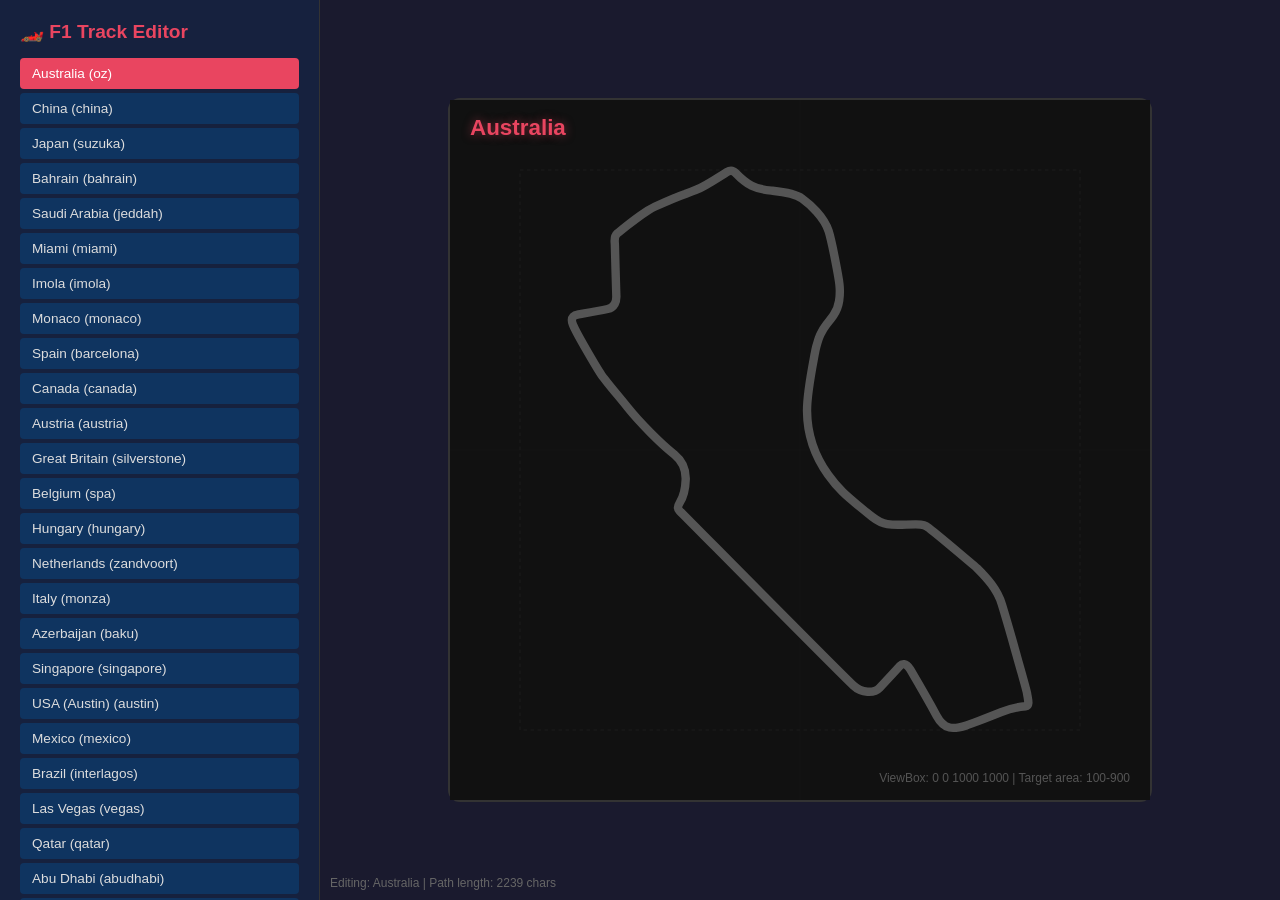
==== track-editor.html @ bfb2f0cc "Accurate F1 track maps from open-source SVG database + Track Editor tool" ====
<!DOCTYPE html>
<html lang="en">
<head>
    <meta charset="UTF-8">
    <meta name="viewport" content="width=device-width, initial-scale=1.0">
    <title>F1 Track Editor</title>
    <style>
        * { margin: 0; padding: 0; box-sizing: border-box; }
        body {
            font-family: 'Segoe UI', sans-serif;
            background: #1a1a2e;
            color: #eee;
            display: flex;
            height: 100vh;
        }
        .sidebar {
            width: 320px;
            background: #16213e;
            padding: 20px;
            overflow-y: auto;
            border-right: 1px solid #333;
        }
        .sidebar h1 {
            font-size: 1.2rem;
            margin-bottom: 15px;
            color: #e94560;
        }
        .track-list {
            display: flex;
            flex-direction: column;
            gap: 4px;
            margin-bottom: 20px;
        }
        .track-btn {
            background: #0f3460;
            border: none;
            color: #ddd;
            padding: 8px 12px;
            text-align: left;
            cursor: pointer;
            border-radius: 4px;
            font-size: 0.85rem;
        }
        .track-btn:hover { background: #1a508b; }
        .track-btn.active { background: #e94560; color: #fff; }

        .controls {
            display: flex;
            flex-direction: column;
            gap: 12px;
            margin-top: 15px;
        }
        .control-group label {
            display: block;
            font-size: 0.75rem;
            color: #999;
            margin-bottom: 4px;
            text-transform: uppercase;
        }
        .control-group input[type="range"] {
            width: 100%;
        }
        .control-group .value {
            font-size: 0.8rem;
            color: #e94560;
            float: right;
        }
        .checkbox-row {
            display: flex;
            gap: 15px;
            align-items: center;
        }
        .checkbox-row label {
            font-size: 0.85rem;
            cursor: pointer;
        }
        .checkbox-row input { cursor: pointer; }

        .actions {
            margin-top: 20px;
            display: flex;
            flex-direction: column;
            gap: 8px;
        }
        .action-btn {
            background: #e94560;
            border: none;
            color: #fff;
            padding: 10px;
            border-radius: 6px;
            cursor: pointer;
            font-weight: bold;
            font-size: 0.9rem;
        }
        .action-btn:hover { background: #c73650; }
        .action-btn.secondary {
            background: #0f3460;
        }
        .action-btn.secondary:hover { background: #1a508b; }

        .main-area {
            flex: 1;
            display: flex;
            flex-direction: column;
            align-items: center;
            justify-content: center;
            padding: 20px;
            position: relative;
        }
        .preview-container {
            background: #111;
            border: 2px solid #333;
            border-radius: 12px;
            position: relative;
        }
        .preview-container svg {
            display: block;
        }
        .track-name-overlay {
            position: absolute;
            top: 15px;
            left: 20px;
            font-size: 1.4rem;
            font-weight: bold;
            color: #e94560;
            text-shadow: 0 0 10px rgba(233,69,96,0.5);
        }
        .grid-info {
            position: absolute;
            bottom: 15px;
            right: 20px;
            font-size: 0.75rem;
            color: #555;
        }
        
        /* Export modal */
        .modal-overlay {
            display: none;
            position: fixed;
            top: 0; left: 0; right: 0; bottom: 0;
            background: rgba(0,0,0,0.8);
            z-index: 100;
            align-items: center;
            justify-content: center;
        }
        .modal-overlay.active { display: flex; }
        .modal {
            background: #16213e;
            border: 1px solid #e94560;
            border-radius: 12px;
            padding: 25px;
            max-width: 800px;
            width: 90%;
            max-height: 80vh;
        }
        .modal h2 { color: #e94560; margin-bottom: 15px; }
        .modal textarea {
            width: 100%;
            height: 300px;
            background: #0a0a1a;
            color: #0f0;
            border: 1px solid #333;
            padding: 10px;
            font-family: monospace;
            font-size: 0.8rem;
            border-radius: 6px;
            resize: vertical;
        }
        .modal .btn-row {
            margin-top: 15px;
            display: flex;
            gap: 10px;
        }

        .status-bar {
            position: absolute;
            bottom: 10px;
            left: 10px;
            font-size: 0.75rem;
            color: #666;
        }
    </style>
</head>
<body>

<div class="sidebar">
    <h1>🏎️ F1 Track Editor</h1>
    <div class="track-list" id="track-list"></div>

    <div class="controls">
        <div class="control-group">
            <label>Scale <span class="value" id="scale-val">1.00</span></label>
            <input type="range" id="scale" min="0.3" max="3" step="0.05" value="1">
        </div>
        <div class="control-group">
            <label>X Offset <span class="value" id="x-val">0</span></label>
            <input type="range" id="offsetX" min="-400" max="400" step="5" value="0">
        </div>
        <div class="control-group">
            <label>Y Offset <span class="value" id="y-val">0</span></label>
            <input type="range" id="offsetY" min="-400" max="400" step="5" value="0">
        </div>
        <div class="control-group">
            <label>Rotation <span class="value" id="rot-val">0°</span></label>
            <input type="range" id="rotation" min="0" max="360" step="5" value="0">
        </div>
        <div class="control-group">
            <label>Stroke Width <span class="value" id="stroke-val">12</span></label>
            <input type="range" id="strokeWidth" min="4" max="30" step="1" value="12">
        </div>
        <div class="checkbox-row" style="margin-top:10px;">
            <label><input type="checkbox" id="flipX"> Flip Horizontal</label>
            <label><input type="checkbox" id="flipY"> Flip Vertical</label>
        </div>
    </div>

    <div class="actions">
        <button class="action-btn" id="btn-apply">✅ Save This Track</button>
        <button class="action-btn secondary" id="btn-reset">🔄 Reset Transform</button>
        <button class="action-btn secondary" id="btn-export-all">📋 Export All to JS</button>
        <button class="action-btn secondary" id="btn-auto-fit">🎯 Auto-Fit All Tracks</button>
    </div>
</div>

<div class="main-area">
    <div class="preview-container">
        <svg id="preview-svg" width="700" height="700" viewBox="0 0 1000 1000">
            <!-- Grid -->
            <rect x="0" y="0" width="1000" height="1000" fill="#111" />
            <rect x="100" y="100" width="800" height="800" fill="none" stroke="#222" stroke-width="1" stroke-dasharray="5,5" />
            <line x1="500" y1="0" x2="500" y2="1000" stroke="#1a1a1a" stroke-width="0.5" />
            <line x1="0" y1="500" x2="1000" y2="500" stroke="#1a1a1a" stroke-width="0.5" />
            <!-- Track -->
            <g id="track-transform-group">
                <path id="preview-path" stroke="#555" stroke-width="12" fill="none" stroke-linejoin="round" stroke-linecap="round" />
            </g>
            <!-- Start/finish marker -->
            <circle id="start-marker" r="8" fill="#e94560" cx="0" cy="0" style="display:none" />
        </svg>
        <div class="track-name-overlay" id="track-label">Select a track</div>
        <div class="grid-info">ViewBox: 0 0 1000 1000 | Target area: 100-900</div>
    </div>
    <div class="status-bar" id="status">Ready. Select a track from the sidebar.</div>
</div>

<!-- Export Modal -->
<div class="modal-overlay" id="export-modal">
    <div class="modal">
        <h2>Export Track Paths</h2>
        <p style="font-size:0.85rem; color:#aaa; margin-bottom:10px;">
            Copy this and paste it into your <code>circuits.js</code> file, replacing the existing path values.
        </p>
        <textarea id="export-text" readonly></textarea>
        <div class="btn-row">
            <button class="action-btn" onclick="copyExport()">📋 Copy to Clipboard</button>
            <button class="action-btn secondary" onclick="document.getElementById('export-modal').classList.remove('active')">Close</button>
        </div>
    </div>
</div>

<script type="module">
    // Import circuits data
    import { CIRCUITS } from './src/data/circuits.js';

    const state = {
        tracks: {},        // id -> { originalPath, transform: {scale, offsetX, offsetY, rotation, flipX, flipY, strokeWidth} }
        currentId: null,
    };

    // Initialize from current circuits.js
    CIRCUITS.forEach(c => {
        state.tracks[c.id] = {
            name: c.name,
            originalPath: c.path,
            transform: { scale: 1, offsetX: 0, offsetY: 0, rotation: 0, flipX: false, flipY: false, strokeWidth: 12 }
        };
    });

    // Build sidebar
    const listEl = document.getElementById('track-list');
    CIRCUITS.forEach(c => {
        const btn = document.createElement('button');
        btn.className = 'track-btn';
        btn.textContent = `${c.name} (${c.id})`;
        btn.dataset.id = c.id;
        btn.addEventListener('click', () => selectTrack(c.id));
        listEl.appendChild(btn);
    });

    // Controls
    const scaleSlider = document.getElementById('scale');
    const offsetXSlider = document.getElementById('offsetX');
    const offsetYSlider = document.getElementById('offsetY');
    const rotationSlider = document.getElementById('rotation');
    const strokeSlider = document.getElementById('strokeWidth');
    const flipXCheck = document.getElementById('flipX');
    const flipYCheck = document.getElementById('flipY');

    function selectTrack(id) {
        state.currentId = id;
        const t = state.tracks[id];

        // Highlight button
        document.querySelectorAll('.track-btn').forEach(b => b.classList.toggle('active', b.dataset.id === id));

        // Load transform into controls
        scaleSlider.value = t.transform.scale;
        offsetXSlider.value = t.transform.offsetX;
        offsetYSlider.value = t.transform.offsetY;
        rotationSlider.value = t.transform.rotation;
        strokeSlider.value = t.transform.strokeWidth;
        flipXCheck.checked = t.transform.flipX;
        flipYCheck.checked = t.transform.flipY;

        document.getElementById('track-label').textContent = t.name;
        renderPreview();
    }

    function renderPreview() {
        if (!state.currentId) return;
        const t = state.tracks[state.currentId];
        const tf = t.transform;

        // Update value displays
        document.getElementById('scale-val').textContent = tf.scale.toFixed(2);
        document.getElementById('x-val').textContent = tf.offsetX;
        document.getElementById('y-val').textContent = tf.offsetY;
        document.getElementById('rot-val').textContent = tf.rotation + '°';
        document.getElementById('stroke-val').textContent = tf.strokeWidth;

        // Apply transform to group
        const group = document.getElementById('track-transform-group');
        const transforms = [];
        // Translate to center, apply transforms, translate back
        transforms.push(`translate(${500 + tf.offsetX}, ${500 + tf.offsetY})`);
        transforms.push(`rotate(${tf.rotation})`);
        transforms.push(`scale(${tf.flipX ? -tf.scale : tf.scale}, ${tf.flipY ? -tf.scale : tf.scale})`);
        transforms.push(`translate(-500, -500)`);
        group.setAttribute('transform', transforms.join(' '));

        // Set path
        const pathEl = document.getElementById('preview-path');
        pathEl.setAttribute('d', t.originalPath);
        pathEl.setAttribute('stroke-width', tf.strokeWidth);

        document.getElementById('status').textContent = `Editing: ${t.name} | Path length: ${t.originalPath.length} chars`;
    }

    // Wire up controls
    [scaleSlider, offsetXSlider, offsetYSlider, rotationSlider, strokeSlider].forEach(el => {
        el.addEventListener('input', () => {
            if (!state.currentId) return;
            const tf = state.tracks[state.currentId].transform;
            tf.scale = parseFloat(scaleSlider.value);
            tf.offsetX = parseInt(offsetXSlider.value);
            tf.offsetY = parseInt(offsetYSlider.value);
            tf.rotation = parseInt(rotationSlider.value);
            tf.strokeWidth = parseInt(strokeSlider.value);
            renderPreview();
        });
    });
    [flipXCheck, flipYCheck].forEach(el => {
        el.addEventListener('change', () => {
            if (!state.currentId) return;
            const tf = state.tracks[state.currentId].transform;
            tf.flipX = flipXCheck.checked;
            tf.flipY = flipYCheck.checked;
            renderPreview();
        });
    });

    // Reset
    document.getElementById('btn-reset').addEventListener('click', () => {
        if (!state.currentId) return;
        state.tracks[state.currentId].transform = { scale: 1, offsetX: 0, offsetY: 0, rotation: 0, flipX: false, flipY: false, strokeWidth: 12 };
        selectTrack(state.currentId);
    });

    // Save (mark as done)
    document.getElementById('btn-apply').addEventListener('click', () => {
        if (!state.currentId) return;
        const btn = document.querySelector(`.track-btn[data-id="${state.currentId}"]`);
        btn.textContent = `✅ ${state.tracks[state.currentId].name} (${state.currentId})`;
        document.getElementById('status').textContent = `Saved transform for ${state.tracks[state.currentId].name}`;
    });

    // Auto-fit: compute bounding box of each path and center it
    document.getElementById('btn-auto-fit').addEventListener('click', () => {
        const svg = document.getElementById('preview-svg');
        const pathEl = document.getElementById('preview-path');
        const group = document.getElementById('track-transform-group');
        
        let count = 0;
        for (const [id, track] of Object.entries(state.tracks)) {
            // Reset transform
            group.setAttribute('transform', '');
            pathEl.setAttribute('d', track.originalPath);
            
            // Force re-render to get bbox
            try {
                const bbox = pathEl.getBBox();
                if (bbox.width === 0 || bbox.height === 0) continue;
                
                // Calculate scale to fit in 100-900 (800px target)
                const targetSize = 700;
                const scale = targetSize / Math.max(bbox.width, bbox.height);
                
                // Calculate offset to center
                const cx = bbox.x + bbox.width / 2;
                const cy = bbox.y + bbox.height / 2;
                const offsetX = (500 - cx) * scale + (500 - 500 * scale);
                const offsetY = (500 - cy) * scale + (500 - 500 * scale);
                
                // Round for cleanliness
                track.transform.scale = Math.round(scale * 100) / 100;
                track.transform.offsetX = Math.round(offsetX);
                track.transform.offsetY = Math.round(offsetY);
                track.transform.rotation = 0;
                track.transform.flipX = false;
                track.transform.flipY = false;
                count++;
            } catch (e) {
                console.warn(`Failed to auto-fit ${id}:`, e);
            }
        }
        
        document.getElementById('status').textContent = `Auto-fitted ${count} tracks. Click each to review.`;
        if (state.currentId) selectTrack(state.currentId);
    });

    // Export All
    document.getElementById('btn-export-all').addEventListener('click', () => {
        // For export, we need to bake the transform INTO the path
        // The simplest approach: output the transform as CSS/SVG metadata
        // Or: output the raw path + a note about the transform
        let output = '// Paste these path values into circuits.js\n';
        output += '// Each entry: id -> path string\n\n';
        
        for (const [id, track] of Object.entries(state.tracks)) {
            const tf = track.transform;
            // If no transform applied, just use original
            output += `// ${track.name} (${id})\n`;
            output += `// Transform: scale=${tf.scale}, offset=(${tf.offsetX},${tf.offsetY}), rot=${tf.rotation}, flipX=${tf.flipX}, flipY=${tf.flipY}\n`;
            output += `"${id}": "${track.originalPath}",\n\n`;
        }
        
        document.getElementById('export-text').value = output;
        document.getElementById('export-modal').classList.add('active');
    });

    // Make copyExport available globally
    window.copyExport = function() {
        const textarea = document.getElementById('export-text');
        textarea.select();
        document.execCommand('copy');
        alert('Copied to clipboard!');
    };

    // Select first track on load
    if (CIRCUITS.length > 0) {
        selectTrack(CIRCUITS[0].id);
    }
</script>

</body>
</html>
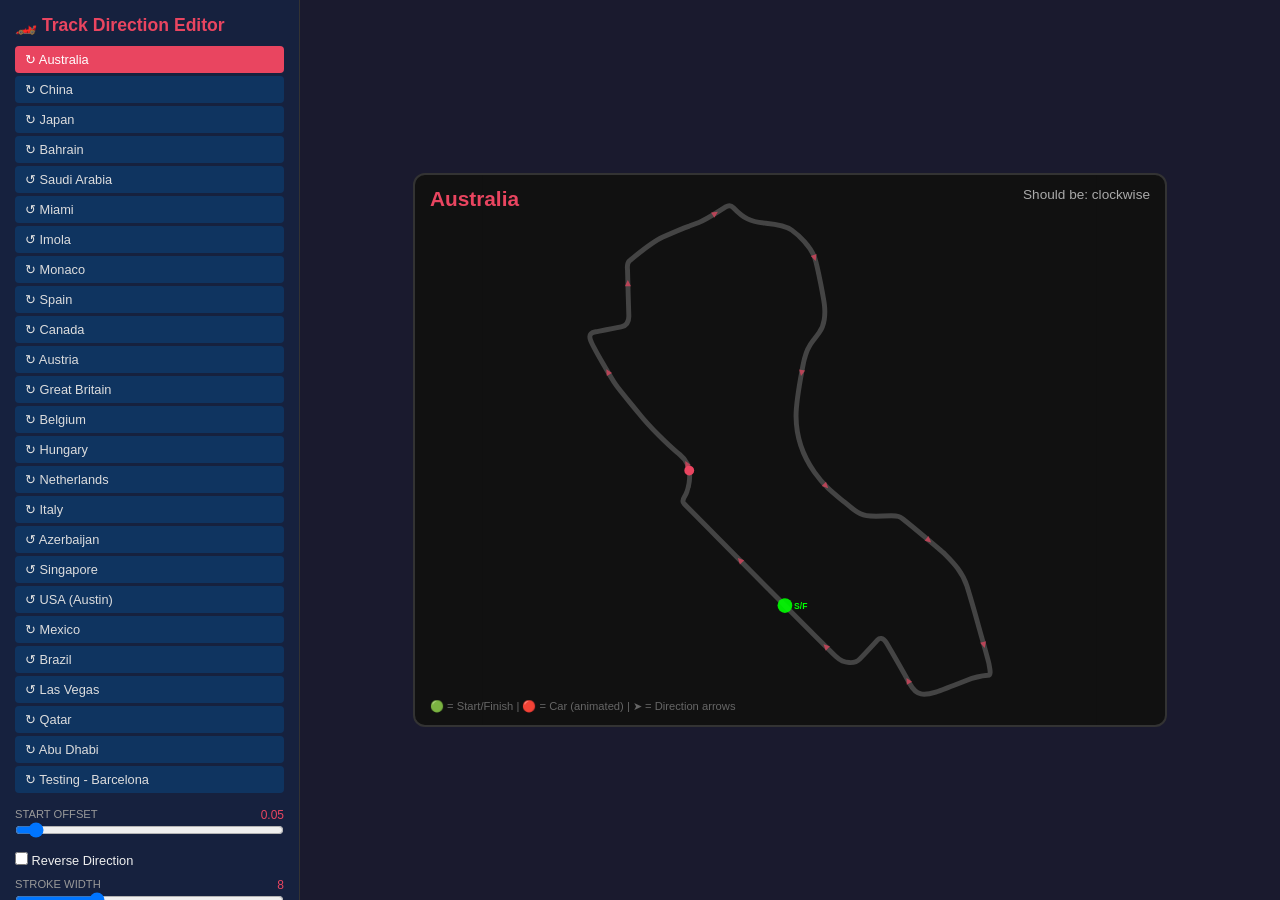
==== commit 310cd4d5: "Add start/finish positions and racing directions for all 24 circuits" ====
--- a/track-editor.html
+++ b/track-editor.html
@@ -3,7 +3,7 @@
 <head>
     <meta charset="UTF-8">
     <meta name="viewport" content="width=device-width, initial-scale=1.0">
-    <title>F1 Track Editor</title>
+    <title>F1 Track Editor v2</title>
     <style>
         * { margin: 0; padding: 0; box-sizing: border-box; }
         body {
@@ -14,265 +14,192 @@
             height: 100vh;
         }
         .sidebar {
-            width: 320px;
+            width: 300px;
             background: #16213e;
-            padding: 20px;
+            padding: 15px;
             overflow-y: auto;
             border-right: 1px solid #333;
         }
-        .sidebar h1 {
-            font-size: 1.2rem;
-            margin-bottom: 15px;
-            color: #e94560;
-        }
-        .track-list {
-            display: flex;
-            flex-direction: column;
-            gap: 4px;
-            margin-bottom: 20px;
-        }
+        .sidebar h1 { font-size: 1.1rem; margin-bottom: 10px; color: #e94560; }
+        .track-list { display: flex; flex-direction: column; gap: 3px; margin-bottom: 15px; }
         .track-btn {
-            background: #0f3460;
-            border: none;
-            color: #ddd;
-            padding: 8px 12px;
-            text-align: left;
-            cursor: pointer;
-            border-radius: 4px;
-            font-size: 0.85rem;
+            background: #0f3460; border: none; color: #ddd; padding: 6px 10px;
+            text-align: left; cursor: pointer; border-radius: 4px; font-size: 0.8rem;
         }
         .track-btn:hover { background: #1a508b; }
         .track-btn.active { background: #e94560; color: #fff; }
-
-        .controls {
-            display: flex;
-            flex-direction: column;
-            gap: 12px;
-            margin-top: 15px;
-        }
-        .control-group label {
-            display: block;
-            font-size: 0.75rem;
-            color: #999;
-            margin-bottom: 4px;
-            text-transform: uppercase;
-        }
-        .control-group input[type="range"] {
-            width: 100%;
-        }
-        .control-group .value {
-            font-size: 0.8rem;
-            color: #e94560;
-            float: right;
-        }
-        .checkbox-row {
-            display: flex;
-            gap: 15px;
-            align-items: center;
-        }
-        .checkbox-row label {
-            font-size: 0.85rem;
-            cursor: pointer;
-        }
-        .checkbox-row input { cursor: pointer; }
-
-        .actions {
-            margin-top: 20px;
-            display: flex;
-            flex-direction: column;
-            gap: 8px;
-        }
+        .track-btn.done { border-left: 3px solid #0f0; }
+
+        .controls { display: flex; flex-direction: column; gap: 10px; }
+        .control-group label { display: block; font-size: 0.7rem; color: #999; margin-bottom: 2px; text-transform: uppercase; }
+        .control-group .value { font-size: 0.75rem; color: #e94560; float: right; }
+        .control-group input[type="range"] { width: 100%; }
+        .checkbox-row { display: flex; gap: 12px; align-items: center; }
+        .checkbox-row label { font-size: 0.8rem; cursor: pointer; }
+
+        .actions { margin-top: 15px; display: flex; flex-direction: column; gap: 6px; }
         .action-btn {
-            background: #e94560;
-            border: none;
-            color: #fff;
-            padding: 10px;
-            border-radius: 6px;
-            cursor: pointer;
-            font-weight: bold;
-            font-size: 0.9rem;
+            background: #e94560; border: none; color: #fff; padding: 8px;
+            border-radius: 6px; cursor: pointer; font-weight: bold; font-size: 0.85rem;
         }
         .action-btn:hover { background: #c73650; }
-        .action-btn.secondary {
-            background: #0f3460;
-        }
+        .action-btn.secondary { background: #0f3460; }
         .action-btn.secondary:hover { background: #1a508b; }
 
+        .info-box {
+            margin-top: 10px; padding: 8px; background: #0a0a1a; 
+            border: 1px solid #333; border-radius: 6px; font-size: 0.75rem;
+            color: #aaa; line-height: 1.5;
+        }
+        .info-box .correct { color: #0f0; }
+        .info-box .wrong { color: #e94560; }
+
         .main-area {
-            flex: 1;
-            display: flex;
-            flex-direction: column;
-            align-items: center;
-            justify-content: center;
-            padding: 20px;
-            position: relative;
-        }
-        .preview-container {
-            background: #111;
-            border: 2px solid #333;
-            border-radius: 12px;
-            position: relative;
-        }
-        .preview-container svg {
-            display: block;
-        }
+            flex: 1; display: flex; flex-direction: column;
+            align-items: center; justify-content: center; padding: 20px; position: relative;
+        }
+        .preview-container { background: #111; border: 2px solid #333; border-radius: 12px; position: relative; }
+        .preview-container svg { display: block; }
         .track-name-overlay {
-            position: absolute;
-            top: 15px;
-            left: 20px;
-            font-size: 1.4rem;
-            font-weight: bold;
-            color: #e94560;
-            text-shadow: 0 0 10px rgba(233,69,96,0.5);
-        }
-        .grid-info {
-            position: absolute;
-            bottom: 15px;
-            right: 20px;
-            font-size: 0.75rem;
-            color: #555;
-        }
-        
-        /* Export modal */
+            position: absolute; top: 12px; left: 15px;
+            font-size: 1.3rem; font-weight: bold; color: #e94560;
+        }
+        .direction-info {
+            position: absolute; top: 12px; right: 15px;
+            font-size: 0.85rem; color: #aaa;
+        }
+        .legend {
+            position: absolute; bottom: 12px; left: 15px; font-size: 0.7rem; color: #666;
+        }
+
         .modal-overlay {
-            display: none;
-            position: fixed;
-            top: 0; left: 0; right: 0; bottom: 0;
-            background: rgba(0,0,0,0.8);
-            z-index: 100;
-            align-items: center;
-            justify-content: center;
+            display: none; position: fixed; top: 0; left: 0; right: 0; bottom: 0;
+            background: rgba(0,0,0,0.8); z-index: 100; align-items: center; justify-content: center;
         }
         .modal-overlay.active { display: flex; }
         .modal {
-            background: #16213e;
-            border: 1px solid #e94560;
-            border-radius: 12px;
-            padding: 25px;
-            max-width: 800px;
-            width: 90%;
-            max-height: 80vh;
-        }
-        .modal h2 { color: #e94560; margin-bottom: 15px; }
+            background: #16213e; border: 1px solid #e94560; border-radius: 12px;
+            padding: 20px; max-width: 900px; width: 90%; max-height: 80vh; overflow-y: auto;
+        }
+        .modal h2 { color: #e94560; margin-bottom: 10px; }
         .modal textarea {
-            width: 100%;
-            height: 300px;
-            background: #0a0a1a;
-            color: #0f0;
-            border: 1px solid #333;
-            padding: 10px;
-            font-family: monospace;
-            font-size: 0.8rem;
-            border-radius: 6px;
-            resize: vertical;
-        }
-        .modal .btn-row {
-            margin-top: 15px;
-            display: flex;
-            gap: 10px;
-        }
-
-        .status-bar {
-            position: absolute;
-            bottom: 10px;
-            left: 10px;
-            font-size: 0.75rem;
-            color: #666;
-        }
+            width: 100%; height: 400px; background: #0a0a1a; color: #0f0;
+            border: 1px solid #333; padding: 8px; font-family: monospace; font-size: 0.75rem;
+            border-radius: 6px; resize: vertical;
+        }
+        .modal .btn-row { margin-top: 10px; display: flex; gap: 8px; }
     </style>
 </head>
 <body>
 
 <div class="sidebar">
-    <h1>🏎️ F1 Track Editor</h1>
+    <h1>🏎️ Track Direction Editor</h1>
     <div class="track-list" id="track-list"></div>
 
     <div class="controls">
         <div class="control-group">
-            <label>Scale <span class="value" id="scale-val">1.00</span></label>
-            <input type="range" id="scale" min="0.3" max="3" step="0.05" value="1">
+            <label>Start Offset <span class="value" id="offset-val">0.00</span></label>
+            <input type="range" id="startOffset" min="0" max="1" step="0.01" value="0">
+        </div>
+        <div class="checkbox-row">
+            <label><input type="checkbox" id="reversed"> Reverse Direction</label>
         </div>
         <div class="control-group">
-            <label>X Offset <span class="value" id="x-val">0</span></label>
-            <input type="range" id="offsetX" min="-400" max="400" step="5" value="0">
-        </div>
-        <div class="control-group">
-            <label>Y Offset <span class="value" id="y-val">0</span></label>
-            <input type="range" id="offsetY" min="-400" max="400" step="5" value="0">
-        </div>
-        <div class="control-group">
-            <label>Rotation <span class="value" id="rot-val">0°</span></label>
-            <input type="range" id="rotation" min="0" max="360" step="5" value="0">
-        </div>
-        <div class="control-group">
-            <label>Stroke Width <span class="value" id="stroke-val">12</span></label>
-            <input type="range" id="strokeWidth" min="4" max="30" step="1" value="12">
-        </div>
-        <div class="checkbox-row" style="margin-top:10px;">
-            <label><input type="checkbox" id="flipX"> Flip Horizontal</label>
-            <label><input type="checkbox" id="flipY"> Flip Vertical</label>
-        </div>
+            <label>Stroke Width <span class="value" id="stroke-val">8</span></label>
+            <input type="range" id="strokeWidth" min="3" max="20" step="1" value="8">
+        </div>
+    </div>
+
+    <div class="info-box" id="info-box">
+        Select a track to see direction info.
     </div>
 
     <div class="actions">
-        <button class="action-btn" id="btn-apply">✅ Save This Track</button>
-        <button class="action-btn secondary" id="btn-reset">🔄 Reset Transform</button>
-        <button class="action-btn secondary" id="btn-export-all">📋 Export All to JS</button>
-        <button class="action-btn secondary" id="btn-auto-fit">🎯 Auto-Fit All Tracks</button>
+        <button class="action-btn" id="btn-save">✅ Save This Track</button>
+        <button class="action-btn secondary" id="btn-export">📋 Export circuits.js Changes</button>
     </div>
 </div>
 
 <div class="main-area">
     <div class="preview-container">
-        <svg id="preview-svg" width="700" height="700" viewBox="0 0 1000 1000">
-            <!-- Grid -->
+        <svg id="preview-svg" width="750" height="550" viewBox="0 0 1000 1000">
             <rect x="0" y="0" width="1000" height="1000" fill="#111" />
-            <rect x="100" y="100" width="800" height="800" fill="none" stroke="#222" stroke-width="1" stroke-dasharray="5,5" />
-            <line x1="500" y1="0" x2="500" y2="1000" stroke="#1a1a1a" stroke-width="0.5" />
-            <line x1="0" y1="500" x2="1000" y2="500" stroke="#1a1a1a" stroke-width="0.5" />
-            <!-- Track -->
-            <g id="track-transform-group">
-                <path id="preview-path" stroke="#555" stroke-width="12" fill="none" stroke-linejoin="round" stroke-linecap="round" />
-            </g>
-            <!-- Start/finish marker -->
-            <circle id="start-marker" r="8" fill="#e94560" cx="0" cy="0" style="display:none" />
+            <path id="preview-path" stroke="#444" stroke-width="8" fill="none" stroke-linejoin="round" stroke-linecap="round" />
+            <!-- Direction arrows along the track -->
+            <g id="direction-arrows"></g>
+            <!-- Start/Finish marker -->
+            <circle id="start-marker" r="12" fill="#0f0" opacity="0.9" cx="0" cy="0" />
+            <text id="start-label" fill="#0f0" font-size="14" font-weight="bold" x="0" y="0">S/F</text>
+            <!-- Animated car dot -->
+            <circle id="car-dot" r="8" fill="#e94560" cx="0" cy="0" />
         </svg>
         <div class="track-name-overlay" id="track-label">Select a track</div>
-        <div class="grid-info">ViewBox: 0 0 1000 1000 | Target area: 100-900</div>
-    </div>
-    <div class="status-bar" id="status">Ready. Select a track from the sidebar.</div>
+        <div class="direction-info" id="direction-info"></div>
+        <div class="legend">
+            🟢 = Start/Finish | 🔴 = Car (animated) | ➤ = Direction arrows
+        </div>
+    </div>
 </div>
 
 <!-- Export Modal -->
 <div class="modal-overlay" id="export-modal">
     <div class="modal">
-        <h2>Export Track Paths</h2>
-        <p style="font-size:0.85rem; color:#aaa; margin-bottom:10px;">
-            Copy this and paste it into your <code>circuits.js</code> file, replacing the existing path values.
-        </p>
+        <h2>Export Direction Data</h2>
         <textarea id="export-text" readonly></textarea>
         <div class="btn-row">
-            <button class="action-btn" onclick="copyExport()">📋 Copy to Clipboard</button>
+            <button class="action-btn" onclick="copyExport()">📋 Copy</button>
             <button class="action-btn secondary" onclick="document.getElementById('export-modal').classList.remove('active')">Close</button>
         </div>
     </div>
 </div>
 
 <script type="module">
-    // Import circuits data
     import { CIRCUITS } from './src/data/circuits.js';
 
+    // Known correct racing directions
+    const CORRECT_DIRECTIONS = {
+        oz: { direction: 'clockwise', label: 'Australia (Melbourne)' },
+        china: { direction: 'clockwise', label: 'China (Shanghai)' },
+        suzuka: { direction: 'clockwise', label: 'Japan (Suzuka) - Figure 8' },
+        bahrain: { direction: 'clockwise', label: 'Bahrain (Sakhir)' },
+        jeddah: { direction: 'counter-clockwise', label: 'Saudi Arabia (Jeddah)' },
+        miami: { direction: 'counter-clockwise', label: 'USA (Miami)' },
+        imola: { direction: 'counter-clockwise', label: 'Italy (Imola)' },
+        monaco: { direction: 'clockwise', label: 'Monaco' },
+        barcelona: { direction: 'clockwise', label: 'Spain (Barcelona)' },
+        canada: { direction: 'clockwise', label: 'Canada (Montreal)' },
+        austria: { direction: 'clockwise', label: 'Austria (Red Bull Ring)' },
+        silverstone: { direction: 'clockwise', label: 'Great Britain (Silverstone)' },
+        spa: { direction: 'clockwise', label: 'Belgium (Spa)' },
+        hungary: { direction: 'clockwise', label: 'Hungary (Hungaroring)' },
+        zandvoort: { direction: 'clockwise', label: 'Netherlands (Zandvoort)' },
+        monza: { direction: 'clockwise', label: 'Italy (Monza)' },
+        baku: { direction: 'counter-clockwise', label: 'Azerbaijan (Baku)' },
+        singapore: { direction: 'counter-clockwise', label: 'Singapore (Marina Bay)' },
+        austin: { direction: 'counter-clockwise', label: 'USA (COTA)' },
+        mexico: { direction: 'clockwise', label: 'Mexico (Mexico City)' },
+        interlagos: { direction: 'counter-clockwise', label: 'Brazil (Interlagos)' },
+        vegas: { direction: 'counter-clockwise', label: 'USA (Las Vegas)' },
+        qatar: { direction: 'clockwise', label: 'Qatar (Lusail)' },
+        abudhabi: { direction: 'clockwise', label: 'Abu Dhabi (Yas Marina)' },
+        testing: { direction: 'clockwise', label: 'Testing (Barcelona)' },
+    };
+
     const state = {
-        tracks: {},        // id -> { originalPath, transform: {scale, offsetX, offsetY, rotation, flipX, flipY, strokeWidth} }
+        tracks: {},
         currentId: null,
+        animFrame: null,
+        animProgress: 0,
     };
 
-    // Initialize from current circuits.js
+    // Initialize
     CIRCUITS.forEach(c => {
         state.tracks[c.id] = {
             name: c.name,
-            originalPath: c.path,
-            transform: { scale: 1, offsetX: 0, offsetY: 0, rotation: 0, flipX: false, flipY: false, strokeWidth: 12 }
+            path: c.path,
+            startOffset: c.startOffset || 0,
+            reversed: c.reversed || false,
+            strokeWidth: 8,
         };
     });
 
@@ -281,186 +208,181 @@
     CIRCUITS.forEach(c => {
         const btn = document.createElement('button');
         btn.className = 'track-btn';
-        btn.textContent = `${c.name} (${c.id})`;
+        const dir = CORRECT_DIRECTIONS[c.id];
+        const dirIcon = dir?.direction === 'counter-clockwise' ? '↺' : '↻';
+        btn.textContent = `${dirIcon} ${c.name}`;
         btn.dataset.id = c.id;
         btn.addEventListener('click', () => selectTrack(c.id));
         listEl.appendChild(btn);
     });
 
-    // Controls
-    const scaleSlider = document.getElementById('scale');
-    const offsetXSlider = document.getElementById('offsetX');
-    const offsetYSlider = document.getElementById('offsetY');
-    const rotationSlider = document.getElementById('rotation');
+    const offsetSlider = document.getElementById('startOffset');
+    const reversedCheck = document.getElementById('reversed');
     const strokeSlider = document.getElementById('strokeWidth');
-    const flipXCheck = document.getElementById('flipX');
-    const flipYCheck = document.getElementById('flipY');
+    const pathEl = document.getElementById('preview-path');
+    const svgEl = document.getElementById('preview-svg');
+    const startMarker = document.getElementById('start-marker');
+    const startLabel = document.getElementById('start-label');
+    const carDot = document.getElementById('car-dot');
+    const arrowsGroup = document.getElementById('direction-arrows');
 
     function selectTrack(id) {
         state.currentId = id;
         const t = state.tracks[id];
 
-        // Highlight button
-        document.querySelectorAll('.track-btn').forEach(b => b.classList.toggle('active', b.dataset.id === id));
-
-        // Load transform into controls
-        scaleSlider.value = t.transform.scale;
-        offsetXSlider.value = t.transform.offsetX;
-        offsetYSlider.value = t.transform.offsetY;
-        rotationSlider.value = t.transform.rotation;
-        strokeSlider.value = t.transform.strokeWidth;
-        flipXCheck.checked = t.transform.flipX;
-        flipYCheck.checked = t.transform.flipY;
+        document.querySelectorAll('.track-btn').forEach(b => 
+            b.classList.toggle('active', b.dataset.id === id));
+
+        offsetSlider.value = t.startOffset;
+        reversedCheck.checked = t.reversed;
+        strokeSlider.value = t.strokeWidth;
 
         document.getElementById('track-label').textContent = t.name;
+        
+        const dir = CORRECT_DIRECTIONS[id];
+        document.getElementById('direction-info').textContent = 
+            dir ? `Should be: ${dir.direction}` : '';
+
+        // Update info box
+        const infoBox = document.getElementById('info-box');
+        infoBox.innerHTML = `<b>${t.name}</b><br>` +
+            `Direction: ${dir?.direction || 'unknown'}<br>` +
+            `Start Offset: ${t.startOffset.toFixed(2)}<br>` +
+            `Reversed: ${t.reversed}`;
+
         renderPreview();
+        startAnimation();
     }
 
     function renderPreview() {
         if (!state.currentId) return;
         const t = state.tracks[state.currentId];
-        const tf = t.transform;
-
-        // Update value displays
-        document.getElementById('scale-val').textContent = tf.scale.toFixed(2);
-        document.getElementById('x-val').textContent = tf.offsetX;
-        document.getElementById('y-val').textContent = tf.offsetY;
-        document.getElementById('rot-val').textContent = tf.rotation + '°';
-        document.getElementById('stroke-val').textContent = tf.strokeWidth;
-
-        // Apply transform to group
-        const group = document.getElementById('track-transform-group');
-        const transforms = [];
-        // Translate to center, apply transforms, translate back
-        transforms.push(`translate(${500 + tf.offsetX}, ${500 + tf.offsetY})`);
-        transforms.push(`rotate(${tf.rotation})`);
-        transforms.push(`scale(${tf.flipX ? -tf.scale : tf.scale}, ${tf.flipY ? -tf.scale : tf.scale})`);
-        transforms.push(`translate(-500, -500)`);
-        group.setAttribute('transform', transforms.join(' '));
-
-        // Set path
-        const pathEl = document.getElementById('preview-path');
-        pathEl.setAttribute('d', t.originalPath);
-        pathEl.setAttribute('stroke-width', tf.strokeWidth);
-
-        document.getElementById('status').textContent = `Editing: ${t.name} | Path length: ${t.originalPath.length} chars`;
+
+        document.getElementById('offset-val').textContent = t.startOffset.toFixed(2);
+        document.getElementById('stroke-val').textContent = t.strokeWidth;
+
+        pathEl.setAttribute('d', t.path);
+        pathEl.setAttribute('stroke-width', t.strokeWidth);
+
+        // Auto-fit viewBox
+        try {
+            const bbox = pathEl.getBBox();
+            const pad = 50;
+            svgEl.setAttribute('viewBox',
+                `${bbox.x - pad} ${bbox.y - pad} ${bbox.width + pad * 2} ${bbox.height + pad * 2}`);
+        } catch(e) {}
+
+        // Draw start/finish marker
+        const len = pathEl.getTotalLength();
+        const sfDist = t.startOffset * len;
+        const sfPoint = pathEl.getPointAtLength(t.reversed ? (len - sfDist) : sfDist);
+        startMarker.setAttribute('cx', sfPoint.x);
+        startMarker.setAttribute('cy', sfPoint.y);
+        startLabel.setAttribute('x', sfPoint.x + 15);
+        startLabel.setAttribute('y', sfPoint.y + 5);
+
+        // Draw direction arrows along the path
+        arrowsGroup.innerHTML = '';
+        const numArrows = 12;
+        for (let i = 0; i < numArrows; i++) {
+            const frac = (i + 0.5) / numArrows;
+            const adjustedFrac = (t.startOffset + frac) % 1;
+            const d1 = t.reversed 
+                ? len * (1 - adjustedFrac) 
+                : len * adjustedFrac;
+            const d2 = t.reversed 
+                ? len * (1 - adjustedFrac) - len * 0.005
+                : len * adjustedFrac + len * 0.005;
+            
+            const p1 = pathEl.getPointAtLength(Math.max(0, Math.min(len, d1)));
+            const p2 = pathEl.getPointAtLength(Math.max(0, Math.min(len, d2)));
+            
+            const angle = Math.atan2(p2.y - p1.y, p2.x - p1.x) * 180 / Math.PI;
+            
+            const arrow = document.createElementNS("http://www.w3.org/2000/svg", "polygon");
+            arrow.setAttribute('points', '0,-5 10,0 0,5');
+            arrow.setAttribute('fill', '#e94560');
+            arrow.setAttribute('opacity', '0.7');
+            arrow.setAttribute('transform', `translate(${p1.x},${p1.y}) rotate(${angle})`);
+            arrowsGroup.appendChild(arrow);
+        }
     }
 
+    function startAnimation() {
+        if (state.animFrame) cancelAnimationFrame(state.animFrame);
+        state.animProgress = 0;
+        
+        function animate() {
+            if (!state.currentId) return;
+            const t = state.tracks[state.currentId];
+            const len = pathEl.getTotalLength();
+            
+            state.animProgress = (state.animProgress + 0.002) % 1;
+            const adjustedProgress = (t.startOffset + state.animProgress) % 1;
+            const dist = t.reversed 
+                ? len * (1 - adjustedProgress)
+                : len * adjustedProgress;
+            
+            const p = pathEl.getPointAtLength(dist);
+            carDot.setAttribute('cx', p.x);
+            carDot.setAttribute('cy', p.y);
+            
+            state.animFrame = requestAnimationFrame(animate);
+        }
+        animate();
+    }
+
     // Wire up controls
-    [scaleSlider, offsetXSlider, offsetYSlider, rotationSlider, strokeSlider].forEach(el => {
-        el.addEventListener('input', () => {
-            if (!state.currentId) return;
-            const tf = state.tracks[state.currentId].transform;
-            tf.scale = parseFloat(scaleSlider.value);
-            tf.offsetX = parseInt(offsetXSlider.value);
-            tf.offsetY = parseInt(offsetYSlider.value);
-            tf.rotation = parseInt(rotationSlider.value);
-            tf.strokeWidth = parseInt(strokeSlider.value);
-            renderPreview();
-        });
-    });
-    [flipXCheck, flipYCheck].forEach(el => {
-        el.addEventListener('change', () => {
-            if (!state.currentId) return;
-            const tf = state.tracks[state.currentId].transform;
-            tf.flipX = flipXCheck.checked;
-            tf.flipY = flipYCheck.checked;
-            renderPreview();
-        });
-    });
-
-    // Reset
-    document.getElementById('btn-reset').addEventListener('click', () => {
-        if (!state.currentId) return;
-        state.tracks[state.currentId].transform = { scale: 1, offsetX: 0, offsetY: 0, rotation: 0, flipX: false, flipY: false, strokeWidth: 12 };
-        selectTrack(state.currentId);
-    });
-
-    // Save (mark as done)
-    document.getElementById('btn-apply').addEventListener('click', () => {
+    offsetSlider.addEventListener('input', () => {
+        if (!state.currentId) return;
+        state.tracks[state.currentId].startOffset = parseFloat(offsetSlider.value);
+        renderPreview();
+    });
+    reversedCheck.addEventListener('change', () => {
+        if (!state.currentId) return;
+        state.tracks[state.currentId].reversed = reversedCheck.checked;
+        renderPreview();
+    });
+    strokeSlider.addEventListener('input', () => {
+        if (!state.currentId) return;
+        state.tracks[state.currentId].strokeWidth = parseInt(strokeSlider.value);
+        renderPreview();
+    });
+
+    // Save
+    document.getElementById('btn-save').addEventListener('click', () => {
         if (!state.currentId) return;
         const btn = document.querySelector(`.track-btn[data-id="${state.currentId}"]`);
-        btn.textContent = `✅ ${state.tracks[state.currentId].name} (${state.currentId})`;
-        document.getElementById('status').textContent = `Saved transform for ${state.tracks[state.currentId].name}`;
-    });
-
-    // Auto-fit: compute bounding box of each path and center it
-    document.getElementById('btn-auto-fit').addEventListener('click', () => {
-        const svg = document.getElementById('preview-svg');
-        const pathEl = document.getElementById('preview-path');
-        const group = document.getElementById('track-transform-group');
+        btn.classList.add('done');
+    });
+
+    // Export
+    document.getElementById('btn-export').addEventListener('click', () => {
+        let output = '// Add these properties to each circuit in circuits.js\n\n';
+        for (const [id, t] of Object.entries(state.tracks)) {
+            if (t.startOffset !== 0 || t.reversed) {
+                output += `// ${t.name} (${id})\n`;
+                if (t.startOffset !== 0) output += `    startOffset: ${t.startOffset.toFixed(2)},\n`;
+                if (t.reversed) output += `    reversed: true,\n`;
+                output += '\n';
+            }
+        }
         
-        let count = 0;
-        for (const [id, track] of Object.entries(state.tracks)) {
-            // Reset transform
-            group.setAttribute('transform', '');
-            pathEl.setAttribute('d', track.originalPath);
-            
-            // Force re-render to get bbox
-            try {
-                const bbox = pathEl.getBBox();
-                if (bbox.width === 0 || bbox.height === 0) continue;
-                
-                // Calculate scale to fit in 100-900 (800px target)
-                const targetSize = 700;
-                const scale = targetSize / Math.max(bbox.width, bbox.height);
-                
-                // Calculate offset to center
-                const cx = bbox.x + bbox.width / 2;
-                const cy = bbox.y + bbox.height / 2;
-                const offsetX = (500 - cx) * scale + (500 - 500 * scale);
-                const offsetY = (500 - cy) * scale + (500 - 500 * scale);
-                
-                // Round for cleanliness
-                track.transform.scale = Math.round(scale * 100) / 100;
-                track.transform.offsetX = Math.round(offsetX);
-                track.transform.offsetY = Math.round(offsetY);
-                track.transform.rotation = 0;
-                track.transform.flipX = false;
-                track.transform.flipY = false;
-                count++;
-            } catch (e) {
-                console.warn(`Failed to auto-fit ${id}:`, e);
-            }
-        }
-        
-        document.getElementById('status').textContent = `Auto-fitted ${count} tracks. Click each to review.`;
-        if (state.currentId) selectTrack(state.currentId);
-    });
-
-    // Export All
-    document.getElementById('btn-export-all').addEventListener('click', () => {
-        // For export, we need to bake the transform INTO the path
-        // The simplest approach: output the transform as CSS/SVG metadata
-        // Or: output the raw path + a note about the transform
-        let output = '// Paste these path values into circuits.js\n';
-        output += '// Each entry: id -> path string\n\n';
-        
-        for (const [id, track] of Object.entries(state.tracks)) {
-            const tf = track.transform;
-            // If no transform applied, just use original
-            output += `// ${track.name} (${id})\n`;
-            output += `// Transform: scale=${tf.scale}, offset=(${tf.offsetX},${tf.offsetY}), rot=${tf.rotation}, flipX=${tf.flipX}, flipY=${tf.flipY}\n`;
-            output += `"${id}": "${track.originalPath}",\n\n`;
+        if (output.split('\n').length <= 3) {
+            output += '// No changes needed - all tracks use defaults (offset=0, not reversed)\n';
         }
         
         document.getElementById('export-text').value = output;
         document.getElementById('export-modal').classList.add('active');
     });
 
-    // Make copyExport available globally
     window.copyExport = function() {
-        const textarea = document.getElementById('export-text');
-        textarea.select();
+        document.getElementById('export-text').select();
         document.execCommand('copy');
-        alert('Copied to clipboard!');
     };
 
-    // Select first track on load
-    if (CIRCUITS.length > 0) {
-        selectTrack(CIRCUITS[0].id);
-    }
+    // Select first track
+    if (CIRCUITS.length > 0) selectTrack(CIRCUITS[0].id);
 </script>
-
 </body>
 </html>
